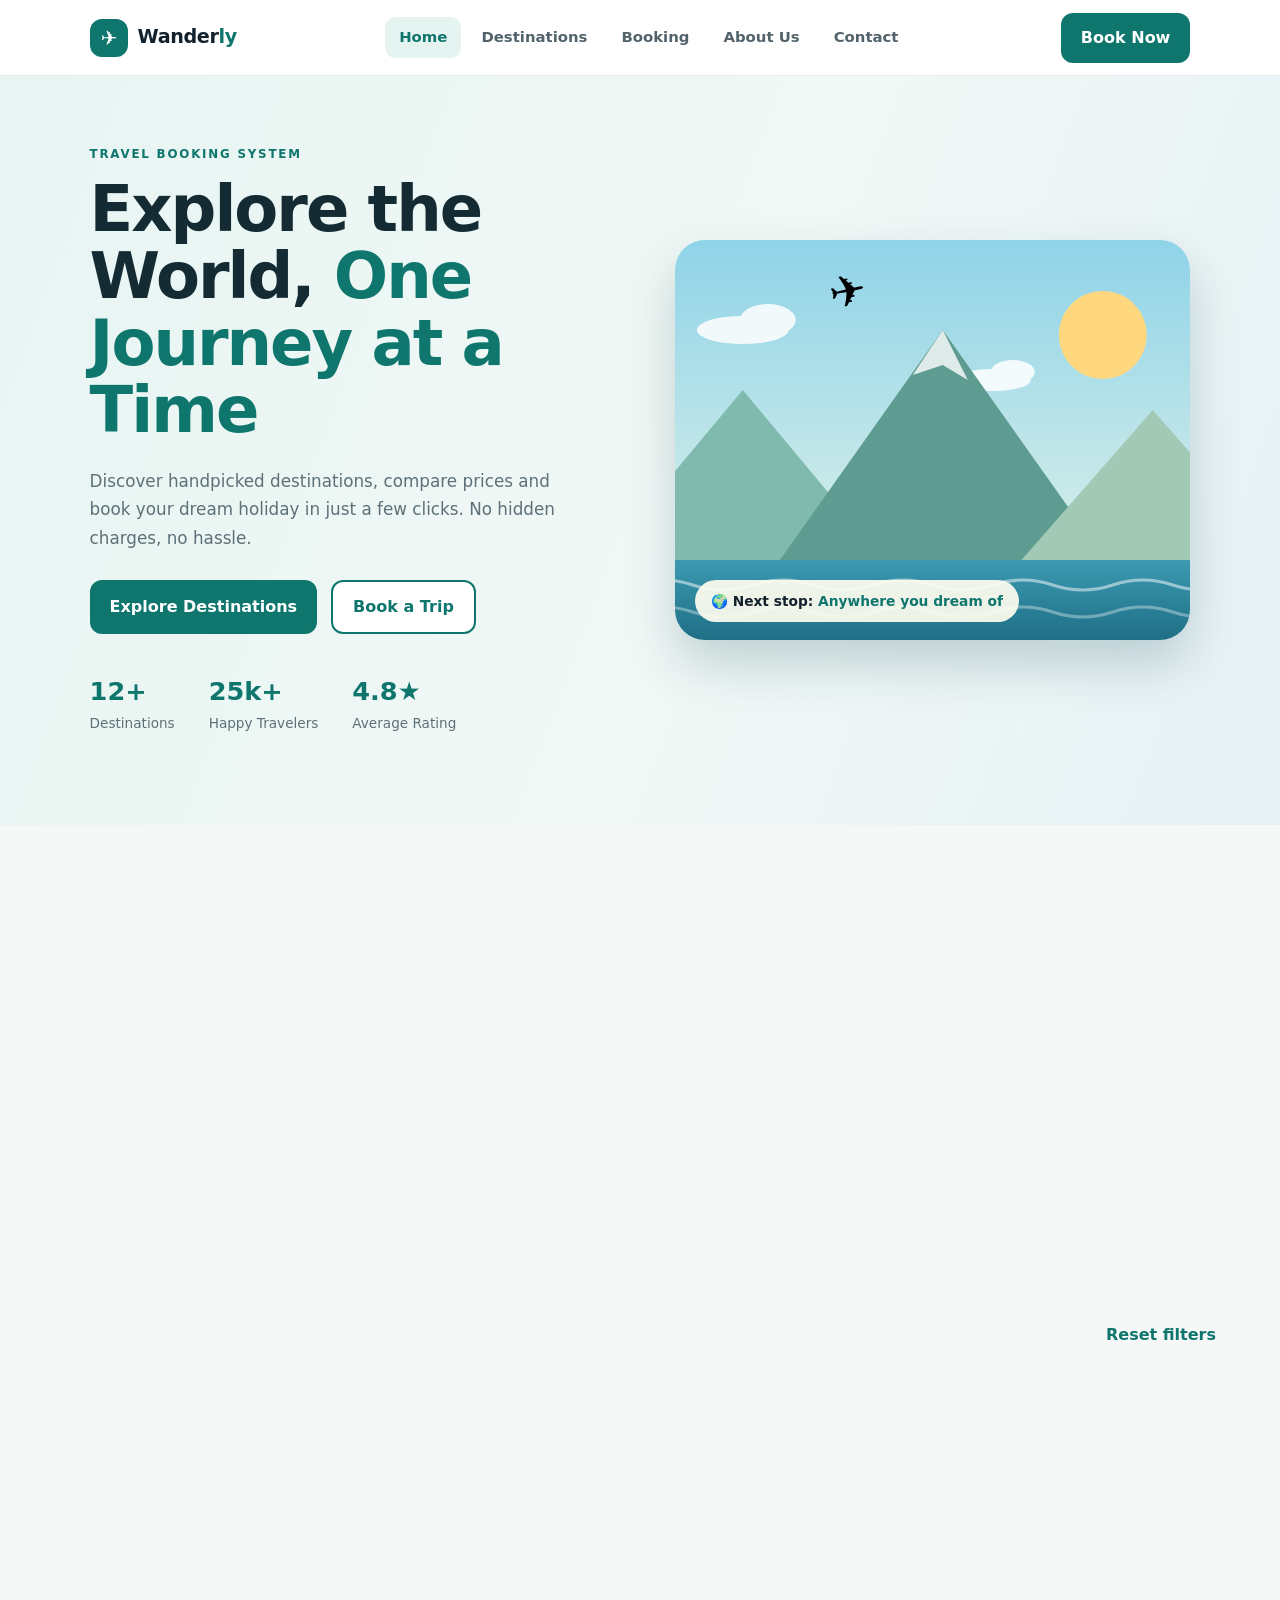
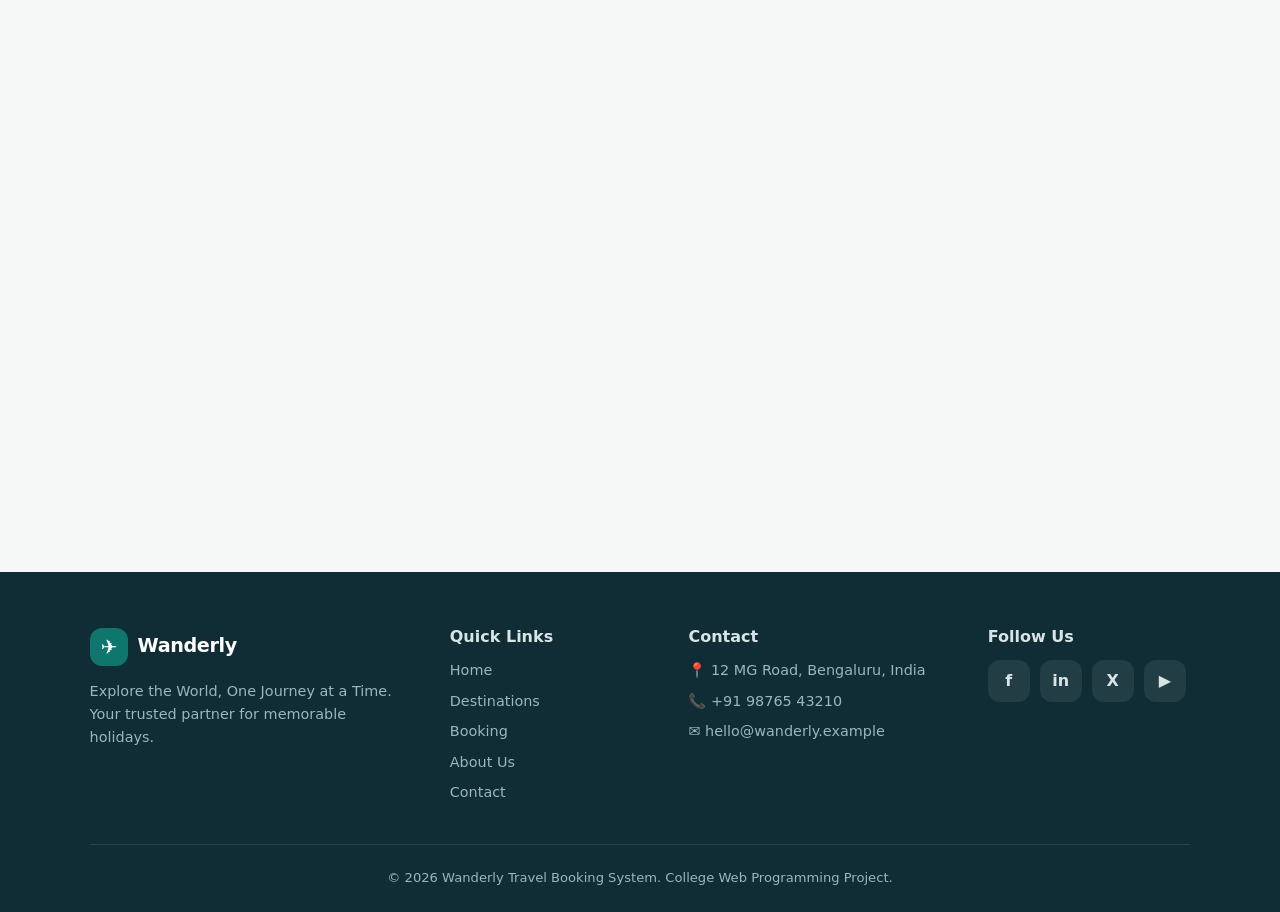
==== index.html @ 49a83877 "Add files via upload" ====
<!DOCTYPE html>
<html lang="en">
<head>
  <meta charset="UTF-8">
  <meta name="viewport" content="width=device-width, initial-scale=1">
  <title>Wanderly Travel Booking | Book Trips to Goa, Manali, Kerala &amp; More</title>
  <meta name="description" content="Wanderly is an easy online travel booking system. Search trips, compare popular destinations like Goa, Manali, Kerala and Jaipur, and book your holiday package in minutes.">
  <meta name="keywords" content="travel booking, online trip booking, holiday packages, India tour packages, Goa trip, Manali trip, Kerala backwaters, cheap travel deals, book tours online">
  <meta name="author" content="Wanderly Travel">
  <meta name="robots" content="index, follow">
  <meta name="theme-color" content="#0f766e">

  <!-- Social sharing tags -->
  <meta property="og:type" content="website">
  <meta property="og:title" content="Wanderly Travel Booking | Explore the World, One Journey at a Time">
  <meta property="og:description" content="Search and book holiday packages to the best destinations in India. Simple, fast and secure.">
  <meta name="twitter:card" content="summary">

  <link rel="icon" href="data:image/svg+xml,%3Csvg xmlns='http://www.w3.org/2000/svg' viewBox='0 0 100 100'%3E%3Crect width='100' height='100' rx='24' fill='%230f766e'/%3E%3Ctext x='50' y='68' font-size='56' text-anchor='middle'%3E%E2%9C%88%EF%B8%8F%3C/text%3E%3C/svg%3E">
  <link rel="stylesheet" href="style.css">
  <script>document.documentElement.classList.add('js');</script>

  <!-- Structured data for search engines -->
  <script type="application/ld+json">
  {
    "@context": "https://schema.org",
    "@type": "TravelAgency",
    "name": "Wanderly Travel Booking",
    "description": "Online travel booking system for holiday packages and trips across India.",
    "telephone": "+91-98765-43210",
    "email": "hello@wanderly.example",
    "address": { "@type": "PostalAddress", "addressLocality": "Bengaluru", "addressRegion": "Karnataka", "addressCountry": "IN" }
  }
  </script>
</head>
<body>
  <a class="skip-link" href="#main">Skip to content</a>

  <!-- ============ NAVIGATION ============ -->
  <header class="topbar" id="top">
    <a href="#home" class="brand" aria-label="Wanderly home">
      <span class="brand-mark" aria-hidden="true">✈</span>
      <span>Wander<span class="brand-accent">ly</span></span>
    </a>
    <nav id="mainNav" aria-label="Main navigation">
      <a href="#home" class="nav-link active">Home</a>
      <a href="#destinations" class="nav-link">Destinations</a>
      <a href="#booking" class="nav-link">Booking</a>
      <a href="#about" class="nav-link">About Us</a>
      <a href="#contact" class="nav-link">Contact</a>
    </nav>
    <div class="nav-actions">
      <a href="#booking" class="nav-cta">Book Now</a>
      <button class="menu-toggle" id="menuToggle" aria-label="Open menu" aria-expanded="false" aria-controls="mainNav">
        <span></span><span></span><span></span>
      </button>
    </div>
  </header>

  <main id="main">
    <!-- ============ HERO ============ -->
    <section class="hero" id="home">
      <div class="hero-text">
        <p class="eyebrow">TRAVEL BOOKING SYSTEM</p>
        <h1>Explore the World, <span>One Journey at a Time</span></h1>
        <p class="hero-copy">Discover handpicked destinations, compare prices and book your dream holiday in just a few clicks. No hidden charges, no hassle.</p>
        <div class="hero-buttons">
          <a href="#destinations" class="primary-btn">Explore Destinations</a>
          <a href="#booking" class="ghost-btn">Book a Trip</a>
        </div>
        <ul class="hero-stats">
          <li><strong>12+</strong><span>Destinations</span></li>
          <li><strong>25k+</strong><span>Happy Travelers</span></li>
          <li><strong>4.8★</strong><span>Average Rating</span></li>
        </ul>
      </div>

      <div class="hero-art" aria-hidden="false">
        <svg class="hero-svg" viewBox="0 0 600 400" preserveAspectRatio="xMidYMid slice" role="img" aria-label="Illustration of mountains, sea and an airplane in the sky">
          <defs>
            <linearGradient id="sky" x1="0" y1="0" x2="0" y2="1">
              <stop offset="0" stop-color="#8fd3e8"/>
              <stop offset="1" stop-color="#eaf6ea"/>
            </linearGradient>
            <linearGradient id="sea" x1="0" y1="0" x2="0" y2="1">
              <stop offset="0" stop-color="#3b9ab0"/>
              <stop offset="1" stop-color="#1f6f86"/>
            </linearGradient>
          </defs>
          <rect width="600" height="400" fill="url(#sky)"/>
          <circle cx="470" cy="95" r="44" fill="#ffd77e"/>
          <g fill="#fff" opacity=".85">
            <ellipse cx="110" cy="90" rx="46" ry="14"/><ellipse cx="135" cy="80" rx="28" ry="16"/>
            <ellipse cx="360" cy="140" rx="38" ry="11"/><ellipse cx="380" cy="132" rx="22" ry="12"/>
          </g>
          <polygon points="-40,330 110,150 260,330" fill="#80b9ad"/>
          <polygon points="140,330 310,90 480,330" fill="#5e9c91"/>
          <polygon points="310,90 280,135 310,125 335,140" fill="#ffffff" opacity=".8"/>
          <polygon points="380,330 520,170 660,330" fill="#a2c9b5"/>
          <rect y="320" width="600" height="80" fill="url(#sea)"/>
          <path d="M0 345 Q30 335 60 345 T120 345 T180 345 T240 345 T300 345 T360 345 T420 345 T480 345 T540 345 T600 345" fill="none" stroke="#ffffff" stroke-opacity=".5" stroke-width="3"/>
          <path d="M0 372 Q30 362 60 372 T120 372 T180 372 T240 372 T300 372 T360 372 T420 372 T480 372 T540 372 T600 372" fill="none" stroke="#ffffff" stroke-opacity=".35" stroke-width="3"/>
          <g class="svg-plane"><text x="200" y="70" font-size="44" transform="rotate(-12 200 70)">✈️</text></g>
        </svg>
        <div class="art-label">🌍 Next stop: <span>Anywhere you dream of</span></div>
      </div>
    </section>

    <!-- ============ SEARCH TRIPS ============ -->
    <section class="search-card reveal" aria-labelledby="searchTitle">
      <div class="section-intro">
        <h2 id="searchTitle">Find Your Perfect Trip</h2>
        <p class="muted">Tell us where you want to go and we will show matching destinations.</p>
      </div>
      <form id="searchForm" class="search-form" novalidate>
        <label class="field">
          <span>From Location</span>
          <input type="text" id="fromLoc" list="cityList" placeholder="e.g. Bengaluru" autocomplete="off" required>
          <small class="error" aria-live="polite"></small>
        </label>
        <label class="field">
          <span>Destination</span>
          <select id="toDest"><option value="">Anywhere</option></select>
          <small class="error" aria-live="polite"></small>
        </label>
        <label class="field">
          <span>Departure Date</span>
          <input type="date" id="departDate" required>
          <small class="error" aria-live="polite"></small>
        </label>
        <label class="field">
          <span>Return Date</span>
          <input type="date" id="returnDate" required>
          <small class="error" aria-live="polite"></small>
        </label>
        <label class="field">
          <span>Travelers</span>
          <select id="travelers"></select>
          <small class="error" aria-live="polite"></small>
        </label>
        <button type="submit" class="primary-btn search-btn">🔍 Search Trips</button>
      </form>
      <datalist id="cityList">
        <option value="Bengaluru"></option><option value="Mumbai"></option><option value="Delhi"></option>
        <option value="Chennai"></option><option value="Hyderabad"></option><option value="Kolkata"></option>
        <option value="Pune"></option><option value="Ahmedabad"></option><option value="Kochi"></option>
        <option value="Jaipur"></option><option value="Lucknow"></option><option value="Chandigarh"></option>
      </datalist>
      <p class="message" id="searchMsg" role="status" aria-live="polite"></p>
    </section>

    <!-- ============ DESTINATIONS ============ -->
    <section class="section destinations" id="destinations" aria-labelledby="destTitle">
      <div class="section-heading reveal">
        <div>
          <p class="eyebrow">POPULAR DESTINATIONS</p>
          <h2 id="destTitle">Top Places to Visit This Season</h2>
        </div>
        <p class="muted">Prices are per person and include stay, breakfast and local sightseeing.</p>
      </div>

      <div class="filter-bar reveal">
        <label class="search-box">
          <span class="sr-only">Search destinations</span>
          <input type="search" id="destSearch" placeholder="🔍 Search by name, state or type (beach, hills...)" autocomplete="off">
        </label>
        <label class="select-wrap">
          <span class="sr-only">Budget</span>
          <select id="budgetFilter">
            <option value="all">Any budget</option>
            <option value="low">Under ₹10,000</option>
            <option value="mid">₹10,000 – ₹20,000</option>
            <option value="high">Above ₹20,000</option>
          </select>
        </label>
        <label class="select-wrap">
          <span class="sr-only">Sort by</span>
          <select id="sortFilter">
            <option value="popular">Sort: Most popular</option>
            <option value="low">Price: Low to High</option>
            <option value="high">Price: High to Low</option>
            <option value="name">Name: A to Z</option>
          </select>
        </label>
      </div>

      <div class="chips reveal" id="catFilters" role="group" aria-label="Filter by category">
        <button type="button" class="chip active" data-cat="all">All</button>
        <button type="button" class="chip" data-cat="Beach">🏖️ Beach</button>
        <button type="button" class="chip" data-cat="Mountain">🏔️ Mountain</button>
        <button type="button" class="chip" data-cat="Heritage">🏰 Heritage</button>
        <button type="button" class="chip" data-cat="Nature">🌿 Nature</button>
        <button type="button" class="chip" data-cat="Adventure">🧗 Adventure</button>
        <button type="button" class="chip" data-cat="Spiritual">🛕 Spiritual</button>
      </div>

      <div class="result-row">
        <p id="resultCount" class="muted" role="status" aria-live="polite"></p>
        <button type="button" class="text-btn" id="resetFilters">Reset filters</button>
      </div>

      <div class="destination-grid" id="destGrid"></div>
      <div class="empty-state" id="emptyState" hidden>
        <p>😕 No destinations match your search.</p>
        <button type="button" class="primary-btn" id="emptyReset">Show all destinations</button>
      </div>
    </section>

    <!-- ============ WHY US ============ -->
    <section class="features reveal" aria-label="Why book with us">
      <div><div class="feature-icon">💰</div><h3>Best Price Guarantee</h3><p>Transparent per-person pricing with no hidden fees. What you see is what you pay.</p></div>
      <div><div class="feature-icon">🛡️</div><h3>Safe &amp; Secure</h3><p>Your details are kept private and your trip is confirmed instantly with a booking ID.</p></div>
      <div><div class="feature-icon">🎧</div><h3>24/7 Support</h3><p>Our travel experts are available around the clock to help before and during your trip.</p></div>
    </section>

    <!-- ============ BOOKING ============ -->
    <section class="section booking" id="booking" aria-labelledby="bookTitle">
      <div class="section-heading reveal">
        <div>
          <p class="eyebrow">BOOK YOUR TRIP</p>
          <h2 id="bookTitle">Reserve Your Seat in 1 Minute</h2>
        </div>
        <p class="muted">Fill in the form below and get an instant booking confirmation.</p>
      </div>

      <div class="booking-layout">
        <form id="bookingForm" class="card form-card reveal" novalidate>
          <div class="form-grid">
            <label class="field">
              <span>Full Name</span>
              <input type="text" id="bName" placeholder="Your full name" autocomplete="name" required>
              <small class="error" aria-live="polite"></small>
            </label>
            <label class="field">
              <span>Email Address</span>
              <input type="email" id="bEmail" placeholder="you@example.com" autocomplete="email" required>
              <small class="error" aria-live="polite"></small>
            </label>
            <label class="field">
              <span>Phone Number</span>
              <input type="tel" id="bPhone" placeholder="+91 98765 43210" autocomplete="tel" required>
              <small class="error" aria-live="polite"></small>
            </label>
            <label class="field">
              <span>Destination</span>
              <select id="bDest" required><option value="">Select a destination</option></select>
              <small class="error" aria-live="polite"></small>
            </label>
            <label class="field">
              <span>Travel Date</span>
              <input type="date" id="bDate" required>
              <small class="error" aria-live="polite"></small>
            </label>
            <label class="field">
              <span>Number of Passengers</span>
              <input type="number" id="bPass" min="1" max="20" value="1" required>
              <small class="error" aria-live="polite"></small>
            </label>
          </div>
          <button type="submit" class="primary-btn full-btn">✅ Confirm Booking</button>
          <p class="small-note">This is a demo project. Bookings are saved only in your own browser and no payment is taken.</p>
        </form>

        <aside class="card summary-card reveal" aria-live="polite">
          <h3>Trip Summary</h3>
          <div id="summaryBox" class="summary-box">
            <p class="muted">Select a destination to see the estimated price.</p>
          </div>
        </aside>
      </div>

      <div class="my-bookings reveal">
        <div class="section-heading small">
          <h3>My Bookings</h3>
          <button type="button" class="text-btn" id="clearBookings">Clear all</button>
        </div>
        <div class="booking-list" id="bookingList"></div>
      </div>
    </section>

    <!-- ============ ABOUT ============ -->
    <section class="section about" id="about" aria-labelledby="aboutTitle">
      <div class="about-grid">
        <div class="reveal">
          <p class="eyebrow">ABOUT US</p>
          <h2 id="aboutTitle">We Make Travel Simple, Affordable and Memorable</h2>
          <p class="about-copy">Wanderly started with one idea: planning a holiday should be as enjoyable as the holiday itself. Our team of travel lovers carefully selects destinations, hotels and activities so you can book with confidence.</p>
          <p class="about-copy">Whether you want a relaxing beach weekend, a mountain adventure or a cultural heritage tour, we have a package that fits your budget and your schedule.</p>
          <ul class="tick-list">
            <li>Handpicked and verified destinations</li>
            <li>Flexible dates and group sizes</li>
            <li>Instant confirmation with a unique booking ID</li>
            <li>Friendly support team ready to help</li>
          </ul>
        </div>
        <div class="stats-grid reveal">
          <div class="stat"><strong data-count="25000" data-suffix="+">0</strong><span>Happy Travelers</span></div>
          <div class="stat"><strong data-count="12" data-suffix="">0</strong><span>Destinations</span></div>
          <div class="stat"><strong data-count="150" data-suffix="+">0</strong><span>Partner Hotels</span></div>
          <div class="stat"><strong data-count="8" data-suffix=" yrs">0</strong><span>Of Experience</span></div>
        </div>
      </div>
    </section>

    <!-- ============ CONTACT ============ -->
    <section class="section contact" id="contact" aria-labelledby="contactTitle">
      <div class="section-heading reveal">
        <div>
          <p class="eyebrow">CONTACT</p>
          <h2 id="contactTitle">We Would Love to Hear from You</h2>
        </div>
        <p class="muted">Questions about a trip? Send us a message and we will reply soon.</p>
      </div>
      <div class="contact-layout">
        <div class="contact-info reveal">
          <div class="info-card"><span class="info-icon">📍</span><div><h3>Our Office</h3><p>12 MG Road, Bengaluru, Karnataka 560001, India</p></div></div>
          <div class="info-card"><span class="info-icon">📞</span><div><h3>Phone</h3><p><a href="tel:+919876543210">+91 98765 43210</a></p></div></div>
          <div class="info-card"><span class="info-icon">✉️</span><div><h3>Email</h3><p><a href="mailto:hello@wanderly.example">hello@wanderly.example</a></p></div></div>
          <div class="info-card"><span class="info-icon">🕘</span><div><h3>Working Hours</h3><p>Mon – Sat: 9:00 AM – 7:00 PM</p></div></div>
        </div>
        <form id="contactForm" class="card form-card reveal" novalidate>
          <label class="field">
            <span>Your Name</span>
            <input type="text" id="cName" placeholder="Your name" autocomplete="name" required>
            <small class="error" aria-live="polite"></small>
          </label>
          <label class="field">
            <span>Email</span>
            <input type="email" id="cEmail" placeholder="you@example.com" autocomplete="email" required>
            <small class="error" aria-live="polite"></small>
          </label>
          <label class="field">
            <span>Subject</span>
            <input type="text" id="cSubject" placeholder="How can we help?" required>
            <small class="error" aria-live="polite"></small>
          </label>
          <label class="field">
            <span>Message</span>
            <textarea id="cMessage" rows="5" placeholder="Write your message here..." required></textarea>
            <small class="error" aria-live="polite"></small>
          </label>
          <button type="submit" class="primary-btn full-btn">Send Message</button>
        </form>
      </div>
    </section>
  </main>

  <!-- ============ FOOTER ============ -->
  <footer class="site-footer">
    <div class="footer-grid">
      <div>
        <a href="#home" class="brand footer-brand"><span class="brand-mark" aria-hidden="true">✈</span><span>Wanderly</span></a>
        <p>Explore the World, One Journey at a Time. Your trusted partner for memorable holidays.</p>
      </div>
      <div>
        <h4>Quick Links</h4>
        <ul>
          <li><a href="#home">Home</a></li>
          <li><a href="#destinations">Destinations</a></li>
          <li><a href="#booking">Booking</a></li>
          <li><a href="#about">About Us</a></li>
          <li><a href="#contact">Contact</a></li>
        </ul>
      </div>
      <div>
        <h4>Contact</h4>
        <ul>
          <li>📍 12 MG Road, Bengaluru, India</li>
          <li>📞 <a href="tel:+919876543210">+91 98765 43210</a></li>
          <li>✉️ <a href="mailto:hello@wanderly.example">hello@wanderly.example</a></li>
        </ul>
      </div>
      <div>
        <h4>Follow Us</h4>
        <div class="socials">
          <a href="https://www.facebook.com" target="_blank" rel="noopener noreferrer" aria-label="Facebook">f</a>
          <a href="https://www.instagram.com" target="_blank" rel="noopener noreferrer" aria-label="Instagram">in</a>
          <a href="https://twitter.com" target="_blank" rel="noopener noreferrer" aria-label="Twitter / X">X</a>
          <a href="https://www.youtube.com" target="_blank" rel="noopener noreferrer" aria-label="YouTube">▶</a>
        </div>
      </div>
    </div>
    <p class="copyright">© <span id="year">2026</span> Wanderly Travel Booking System. College Web Programming Project.</p>
  </footer>

  <!-- ============ CONFIRMATION DIALOG ============ -->
  <dialog id="confirmDialog" aria-labelledby="confirmTitle">
    <button type="button" class="dialog-close" id="closeConfirm" aria-label="Close">×</button>
    <div class="success-icon">✔</div>
    <h2 id="confirmTitle">Booking Confirmed!</h2>
    <div id="confirmBody" class="trip-summary"></div>
    <div class="dialog-actions">
      <button type="button" class="ghost-btn dark" id="printConfirm">🖨 Print</button>
      <button type="button" class="primary-btn" id="doneConfirm">Done</button>
    </div>
  </dialog>

  <button type="button" class="to-top" id="toTop" aria-label="Back to top">↑</button>
  <div class="toast" id="toast" role="status" aria-live="polite"></div>

  <script src="script.js"></script>
</body>
</html>
---- style.css ----
/* ==========================================================
   Wanderly - Travel Booking System
   style.css  (all styling for the website)
   ========================================================== */

:root {
  --teal: #0f766e;
  --teal-dark: #0b5e57;
  --teal-light: #e6f4f1;
  --ink: #12212c;
  --muted: #5d7078;
  --line: #e3ebeb;
  --bg: #f6f8f8;
  --card: #ffffff;
  --accent: #f59e0b;
  --danger: #dc2626;
  --radius: 16px;
  --shadow: 0 10px 30px rgba(18, 51, 61, .08);
  --shadow-lg: 0 18px 40px rgba(18, 51, 61, .16);
}

* { box-sizing: border-box; }
html { scroll-behavior: smooth; scroll-padding-top: 90px; }
body {
  margin: 0;
  font-family: Inter, system-ui, -apple-system, "Segoe UI", Roboto, Arial, sans-serif;
  color: var(--ink);
  background: var(--bg);
  line-height: 1.5;
  -webkit-font-smoothing: antialiased;
}
a { color: inherit; text-decoration: none; }
img, svg { max-width: 100%; display: block; }
h1, h2, h3, h4 { line-height: 1.15; }
.muted { color: var(--muted); }
.sr-only {
  position: absolute; width: 1px; height: 1px; padding: 0; margin: -1px;
  overflow: hidden; clip: rect(0,0,0,0); white-space: nowrap; border: 0;
}
.skip-link {
  position: absolute; left: -999px; top: 8px; background: var(--teal); color: #fff;
  padding: 10px 14px; border-radius: 8px; z-index: 100;
}
.skip-link:focus { left: 8px; }
:focus-visible { outline: 3px solid #14b8a6; outline-offset: 2px; }
[hidden] { display: none !important; }

/* ---------- Buttons ---------- */
.nav-cta, .primary-btn, .ghost-btn {
  border: 0; border-radius: 12px; padding: 13px 20px; font: inherit; font-weight: 700;
  cursor: pointer; display: inline-flex; align-items: center; justify-content: center;
  gap: 10px; transition: .2s;
}
.nav-cta, .primary-btn { background: var(--teal); color: #fff; }
.nav-cta:hover, .primary-btn:hover { background: var(--teal-dark); transform: translateY(-2px); box-shadow: 0 8px 18px rgba(15,118,110,.3); }
.ghost-btn { background: #fff; color: var(--teal); border: 2px solid var(--teal); }
.ghost-btn:hover { background: var(--teal-light); transform: translateY(-2px); }
.ghost-btn.dark { color: var(--ink); border-color: var(--line); }
.text-btn { border: 0; background: none; color: var(--teal); font: inherit; font-weight: 700; cursor: pointer; padding: 6px 0; }
.text-btn:hover { text-decoration: underline; }
.full-btn { width: 100%; margin-top: 6px; }

/* ---------- Navigation ---------- */
.topbar {
  height: 76px; padding: 0 7%; display: flex; align-items: center; justify-content: space-between;
  background: rgba(255,255,255,.95); backdrop-filter: blur(8px);
  border-bottom: 1px solid var(--line); position: sticky; top: 0; z-index: 50;
}
.brand { display: flex; align-items: center; gap: 10px; font-size: 1.2rem; font-weight: 800; letter-spacing: -.4px; }
.brand-mark { width: 38px; height: 38px; border-radius: 12px; background: var(--teal); color: #fff; display: grid; place-items: center; font-size: 20px; }
.brand-accent { color: var(--teal); }
.topbar nav { display: flex; gap: 6px; }
.nav-link { padding: 9px 14px; border-radius: 10px; color: #52636c; font-size: .93rem; font-weight: 600; transition: .2s; }
.nav-link:hover { color: var(--teal); background: var(--teal-light); }
.nav-link.active { color: var(--teal); background: var(--teal-light); }
.nav-actions { display: flex; align-items: center; gap: 12px; }
.menu-toggle { display: none; width: 44px; height: 44px; border: 1px solid var(--line); background: #fff; border-radius: 12px; cursor: pointer; padding: 0; flex-direction: column; align-items: center; justify-content: center; gap: 5px; }
.menu-toggle span { width: 20px; height: 2px; background: var(--ink); border-radius: 2px; transition: .25s; }
.menu-toggle.open span:nth-child(1) { transform: translateY(7px) rotate(45deg); }
.menu-toggle.open span:nth-child(2) { opacity: 0; }
.menu-toggle.open span:nth-child(3) { transform: translateY(-7px) rotate(-45deg); }

/* ---------- Hero ---------- */
.hero {
  min-height: 560px; background: linear-gradient(110deg, #e7f5f2 0%, #f1f8f6 55%, #e6f1f5 100%);
  padding: 70px 7% 90px; display: grid; grid-template-columns: 1.05fr 1fr; align-items: center; gap: 44px; overflow: hidden;
}
.eyebrow { font-size: .74rem; letter-spacing: 1.8px; font-weight: 800; color: var(--teal); margin: 0 0 12px; }
.hero h1 { font-size: clamp(2.3rem, 5vw, 4.2rem); line-height: 1.05; letter-spacing: -2px; margin: 0; color: #142b34; }
.hero h1 span { color: var(--teal); }
.hero-copy { color: var(--muted); max-width: 480px; line-height: 1.7; margin: 22px 0 28px; font-size: 1.05rem; }
.hero-buttons { display: flex; gap: 14px; flex-wrap: wrap; }
.hero-stats { list-style: none; display: flex; gap: 34px; padding: 0; margin: 38px 0 0; flex-wrap: wrap; }
.hero-stats strong { display: block; font-size: 1.6rem; color: var(--teal); }
.hero-stats span { color: var(--muted); font-size: .85rem; }
.hero-art { height: 400px; position: relative; border-radius: 30px; overflow: hidden; box-shadow: 0 24px 50px rgba(22,79,93,.22); }
.hero-svg { width: 100%; height: 100%; }
.svg-plane { animation: fly 6s ease-in-out infinite; }
@keyframes fly { 0%,100% { transform: translate(0,0); } 50% { transform: translate(60px,-12px); } }
.art-label { position: absolute; bottom: 18px; left: 20px; background: rgba(255,253,240,.92); padding: 11px 16px; border-radius: 30px; font-weight: 700; font-size: .86rem; }
.art-label span { color: var(--teal); }

/* ---------- Search card ---------- */
.search-card {
  margin: -56px auto 70px; width: min(1180px, 90%); background: #fff; border-radius: 22px;
  padding: 30px; position: relative; z-index: 5; box-shadow: var(--shadow-lg);
}
.section-intro h2, .section-heading h2, .about h2 { font-size: 1.9rem; letter-spacing: -.7px; margin: 0 0 6px; }
.section-intro p { margin: 0; }
.search-form { display: grid; grid-template-columns: 1.1fr 1.1fr 1fr 1fr .8fr auto; gap: 12px; align-items: start; margin-top: 22px; }
.field { display: flex; flex-direction: column; gap: 7px; margin: 0 0 14px; }
.field > span { font-size: .82rem; font-weight: 700; color: #455a63; }
.field input, .field select, .field textarea {
  width: 100%; border: 1px solid #d7e1e1; border-radius: 10px; background: #fff; padding: 0 13px;
  font: inherit; color: #20343b; outline: none; transition: .2s;
}
.field input, .field select { height: 48px; }
.field textarea { padding: 12px 13px; resize: vertical; min-height: 120px; }
.field input:focus, .field select:focus, .field textarea:focus { border-color: var(--teal); box-shadow: 0 0 0 3px rgba(15,118,110,.15); }
.field.invalid input, .field.invalid select, .field.invalid textarea { border-color: var(--danger); }
.error { color: var(--danger); font-size: .78rem; min-height: 0; }
.search-form .field { margin: 0; }
.search-btn { height: 48px; white-space: nowrap; margin-top: 27px; }
.message { margin: 14px 0 0; color: var(--teal); font-weight: 600; font-size: .92rem; min-height: 20px; }
.message.bad { color: var(--danger); }

/* ---------- Sections ---------- */
.section { width: min(1180px, 90%); margin: 0 auto; padding: 0 0 80px; }
.section-heading { display: flex; justify-content: space-between; align-items: end; margin-bottom: 26px; gap: 20px; }
.section-heading > p { color: var(--muted); margin: 0; max-width: 380px; }
.section-heading.small h3 { margin: 0; font-size: 1.3rem; }
.section-heading.small { margin-bottom: 14px; align-items: center; }

/* ---------- Filters ---------- */
.filter-bar { display: grid; grid-template-columns: 1fr auto auto; gap: 12px; margin-bottom: 16px; }
.filter-bar input, .filter-bar select {
  height: 48px; border: 1px solid #d7e1e1; border-radius: 12px; background: #fff; padding: 0 14px;
  font: inherit; color: #20343b; width: 100%; outline: none;
}
.filter-bar input:focus, .filter-bar select:focus { border-color: var(--teal); box-shadow: 0 0 0 3px rgba(15,118,110,.15); }
.chips { display: flex; flex-wrap: wrap; gap: 10px; margin-bottom: 14px; }
.chip { border: 1px solid #d7e1e1; background: #fff; border-radius: 999px; padding: 9px 16px; font: inherit; font-size: .88rem; font-weight: 600; color: #455a63; cursor: pointer; transition: .2s; }
.chip:hover { border-color: var(--teal); color: var(--teal); }
.chip.active { background: var(--teal); color: #fff; border-color: var(--teal); }
.result-row { display: flex; justify-content: space-between; align-items: center; margin-bottom: 16px; }
.result-row p { margin: 0; font-size: .92rem; }

/* ---------- Destination cards ---------- */
.destination-grid { display: grid; grid-template-columns: repeat(4, 1fr); gap: 22px; }
.destination-card {
  background: #fff; border: 1px solid #e8eeee; border-radius: 18px; overflow: hidden;
  box-shadow: 0 8px 24px rgba(21,51,59,.06); transition: .25s; display: flex; flex-direction: column;
  animation: pop .45s ease both;
}
@keyframes pop { from { opacity: 0; transform: translateY(14px); } to { opacity: 1; transform: none; } }
.destination-card:hover { transform: translateY(-6px); box-shadow: var(--shadow-lg); }
.dest-image { height: 160px; display: grid; place-items: center; font-size: 4.2rem; position: relative; overflow: hidden; }
.dest-image::after { content: ""; position: absolute; inset: 0; background: linear-gradient(135deg, rgba(255,255,255,.18), rgba(0,0,0,.06)); }
.dest-emoji { position: relative; z-index: 1; transition: transform .35s; }
.destination-card:hover .dest-emoji { transform: scale(1.18) rotate(-4deg); }
.badge { position: absolute; z-index: 2; top: 12px; left: 12px; background: rgba(255,255,255,.92); color: var(--teal); font-size: .72rem; font-weight: 800; padding: 5px 10px; border-radius: 999px; }
.rating { position: absolute; z-index: 2; top: 12px; right: 12px; background: rgba(16,44,53,.8); color: #fff; font-size: .75rem; font-weight: 700; padding: 5px 10px; border-radius: 999px; }
.dest-info { padding: 18px; display: flex; flex-direction: column; flex: 1; }
.dest-info h3 { margin: 0 0 4px; font-size: 1.15rem; }
.dest-state { margin: 0; color: #71828a; font-size: .85rem; }
.dest-tag { margin: 10px 0 0; color: var(--muted); font-size: .88rem; flex: 1; }
.dest-meta { display: flex; justify-content: space-between; align-items: end; margin-top: 16px; gap: 8px; }
.price { font-size: 1.3rem; font-weight: 800; color: var(--teal); line-height: 1; }
.price small { display: block; color: #71828a; font-weight: 500; font-size: .72rem; margin-top: 4px; }
.duration { color: var(--muted); font-size: .8rem; font-weight: 600; }
.book-btn { margin-top: 14px; width: 100%; padding: 11px 14px; }

.empty-state { padding: 34px; background: #fff; border: 1px dashed #c4d5d5; border-radius: 14px; color: #71828a; text-align: center; }
.empty-state p { margin: 0 0 14px; font-size: 1.05rem; }

/* ---------- Features ---------- */
.features { margin: 0 auto 80px; width: min(1180px, 90%); background: var(--teal-light); border-radius: 22px; padding: 30px; display: grid; grid-template-columns: repeat(3, 1fr); gap: 24px; }
.features > div { padding: 8px 15px; }
.feature-icon { font-size: 2rem; }
.features h3 { margin: 10px 0 6px; }
.features p { margin: 0; color: #5b7077; line-height: 1.6; font-size: .93rem; }

/* ---------- Cards & booking ---------- */
.card { background: #fff; border: 1px solid var(--line); border-radius: 20px; box-shadow: var(--shadow); }
.form-card { padding: 28px; }
.form-grid { display: grid; grid-template-columns: 1fr 1fr; gap: 6px 18px; }
.booking-layout { display: grid; grid-template-columns: 1.7fr 1fr; gap: 24px; align-items: start; }
.summary-card { padding: 26px; position: sticky; top: 96px; }
.summary-card h3 { margin: 0 0 14px; }
.summary-box .row { display: flex; justify-content: space-between; padding: 10px 0; border-bottom: 1px dashed var(--line); font-size: .93rem; gap: 12px; }
.summary-box .row span:first-child { color: var(--muted); }
.summary-box .row span:last-child { font-weight: 700; text-align: right; }
.summary-box .total { border-bottom: 0; font-size: 1.1rem; }
.summary-box .total span:last-child { color: var(--teal); font-size: 1.3rem; }
.small-note { font-size: .78rem; color: #71828a; line-height: 1.5; margin: 14px 0 0; }
.my-bookings { margin-top: 44px; }
.booking-list { display: grid; gap: 12px; }
.booking-item { background: #fff; border: 1px solid #e5eeee; border-radius: 14px; padding: 18px; display: flex; justify-content: space-between; gap: 20px; align-items: center; animation: pop .4s ease both; }
.booking-item h4 { margin: 0 0 6px; font-size: 1.05rem; }
.booking-item p { margin: 3px 0; color: #64777f; font-size: .9rem; }
.booking-id { color: var(--teal); font-weight: 800; font-size: .82rem; }
.cancel-btn { color: var(--danger); }

/* ---------- About ---------- */
.about-grid { display: grid; grid-template-columns: 1.2fr 1fr; gap: 50px; align-items: center; }
.about-copy { color: var(--muted); line-height: 1.75; margin: 14px 0 0; }
.tick-list { list-style: none; padding: 0; margin: 20px 0 0; display: grid; gap: 10px; }
.tick-list li { position: relative; padding-left: 30px; font-weight: 600; }
.tick-list li::before { content: "✓"; position: absolute; left: 0; top: 0; width: 22px; height: 22px; background: var(--teal); color: #fff; border-radius: 50%; display: grid; place-items: center; font-size: .75rem; }
.stats-grid { display: grid; grid-template-columns: 1fr 1fr; gap: 16px; }
.stat { background: #fff; border: 1px solid var(--line); border-radius: 18px; padding: 26px 18px; text-align: center; box-shadow: var(--shadow); }
.stat strong { display: block; font-size: 2rem; color: var(--teal); }
.stat span { color: var(--muted); font-size: .9rem; }

/* ---------- Contact ---------- */
.contact-layout { display: grid; grid-template-columns: 1fr 1.2fr; gap: 24px; align-items: start; }
.contact-info { display: grid; gap: 14px; }
.info-card { display: flex; gap: 16px; align-items: center; background: #fff; border: 1px solid var(--line); border-radius: 16px; padding: 18px; box-shadow: var(--shadow); }
.info-icon { width: 48px; height: 48px; flex: none; display: grid; place-items: center; background: var(--teal-light); border-radius: 14px; font-size: 1.3rem; }
.info-card h3 { margin: 0 0 3px; font-size: 1rem; }
.info-card p { margin: 0; color: var(--muted); font-size: .92rem; }
.info-card a:hover { color: var(--teal); }

/* ---------- Footer ---------- */
.site-footer { background: #102c35; color: #d8e5e7; padding: 56px 7% 24px; }
.footer-grid { display: grid; grid-template-columns: 1.6fr 1fr 1.3fr 1fr; gap: 36px; max-width: 1180px; margin: 0 auto; }
.site-footer h4 { margin: 0 0 14px; font-size: 1rem; }
.site-footer p { color: #9eb5bb; font-size: .9rem; line-height: 1.6; margin: 14px 0 0; }
.site-footer ul { list-style: none; padding: 0; margin: 0; display: grid; gap: 9px; color: #9eb5bb; font-size: .9rem; }
.site-footer a:hover { color: #fff; }
.footer-brand { color: #fff; }
.socials { display: flex; gap: 10px; }
.socials a { width: 42px; height: 42px; border-radius: 12px; background: rgba(255,255,255,.08); display: grid; place-items: center; font-weight: 800; transition: .2s; }
.socials a:hover { background: var(--teal); transform: translateY(-3px); }
.site-footer .copyright { text-align: center; border-top: 1px solid rgba(255,255,255,.1); margin: 40px auto 0; padding-top: 22px; max-width: 1180px; font-size: .82rem; }

/* ---------- Dialog ---------- */
dialog { width: min(480px, calc(100% - 28px)); border: 0; border-radius: 22px; padding: 30px; box-shadow: 0 25px 80px rgba(0,0,0,.35); color: #132b34; }
dialog::backdrop { background: rgba(11,36,45,.8); backdrop-filter: blur(3px); }
dialog[open] { animation: pop .3s ease; }
dialog h2 { margin: 0 0 16px; text-align: center; }
.dialog-close { position: absolute; right: 16px; top: 10px; border: 0; background: none; font-size: 2rem; cursor: pointer; color: #71828a; line-height: 1; }
.success-icon { width: 64px; height: 64px; border-radius: 50%; background: var(--teal); color: #fff; font-size: 2rem; display: grid; place-items: center; margin: 0 auto 14px; }
.trip-summary { background: var(--teal-light); padding: 16px; border-radius: 14px; margin-bottom: 18px; line-height: 1.6; font-size: .93rem; }
.trip-summary .row { display: flex; justify-content: space-between; gap: 12px; padding: 4px 0; }
.trip-summary .row span:first-child { color: var(--muted); }
.trip-summary .row span:last-child { font-weight: 700; text-align: right; word-break: break-word; }
.dialog-actions { display: flex; gap: 12px; }
.dialog-actions > * { flex: 1; }

/* ---------- Toast & back-to-top ---------- */
.toast { position: fixed; bottom: 24px; left: 50%; transform: translate(-50%, 20px); background: #102c35; color: #fff; padding: 13px 20px; border-radius: 12px; opacity: 0; pointer-events: none; transition: .3s; z-index: 200; max-width: 90%; text-align: center; box-shadow: var(--shadow-lg); }
.toast.show { opacity: 1; transform: translate(-50%, 0); }
.to-top { position: fixed; right: 20px; bottom: 24px; width: 46px; height: 46px; border-radius: 50%; border: 0; background: var(--teal); color: #fff; font-size: 1.3rem; cursor: pointer; opacity: 0; pointer-events: none; transition: .3s; z-index: 40; box-shadow: var(--shadow-lg); }
.to-top.show { opacity: 1; pointer-events: auto; }
.to-top:hover { background: var(--teal-dark); }

/* ---------- Scroll reveal ---------- */
.js .reveal { opacity: 0; transform: translateY(24px); transition: opacity .7s ease, transform .7s ease; }
.js .reveal.visible { opacity: 1; transform: none; }

/* ---------- Responsive ---------- */
@media (max-width: 1100px) {
  .destination-grid { grid-template-columns: repeat(3, 1fr); }
  .search-form { grid-template-columns: 1fr 1fr 1fr; }
  .search-btn { grid-column: span 3; margin-top: 0; }
}
@media (max-width: 900px) {
  .topbar { padding: 0 5%; }
  .menu-toggle { display: flex; }
  .topbar nav {
    position: absolute; top: 76px; left: 0; right: 0; background: #fff; flex-direction: column;
    padding: 12px 5% 18px; border-bottom: 1px solid var(--line); box-shadow: var(--shadow);
    display: none; gap: 4px;
  }
  .topbar nav.open { display: flex; }
  .nav-link { padding: 13px 14px; }
  .hero { grid-template-columns: 1fr; padding: 50px 6% 90px; gap: 34px; }
  .hero-art { height: 300px; }
  .destination-grid { grid-template-columns: repeat(2, 1fr); }
  .booking-layout, .about-grid, .contact-layout { grid-template-columns: 1fr; }
  .summary-card { position: static; }
  .footer-grid { grid-template-columns: 1fr 1fr; }
  .features { grid-template-columns: 1fr; }
}
@media (max-width: 600px) {
  .topbar { height: 66px; }
  .topbar nav { top: 66px; }
  .nav-cta { display: none; }
  .brand { font-size: 1.05rem; }
  .brand-mark { width: 34px; height: 34px; }
  .hero h1 { letter-spacing: -1.2px; }
  .hero-stats { gap: 22px; }
  .hero-art { height: 240px; }
  .search-card { margin-top: -50px; padding: 20px; }
  .search-form { grid-template-columns: 1fr 1fr; gap: 10px; }
  .search-form .field:nth-child(1), .search-form .field:nth-child(2) { grid-column: span 2; }
  .search-btn { grid-column: span 2; }
  .section-intro h2, .section-heading h2, .about h2 { font-size: 1.5rem; }
  .section-heading { flex-direction: column; align-items: flex-start; gap: 8px; }
  .filter-bar { grid-template-columns: 1fr 1fr; }
  .filter-bar .search-box { grid-column: span 2; }
  .destination-grid { gap: 12px; }
  .dest-image { height: 120px; font-size: 3rem; }
  .dest-info { padding: 13px; }
  .dest-info h3 { font-size: 1rem; }
  .dest-tag { display: none; }
  .price { font-size: 1.1rem; }
  .form-grid { grid-template-columns: 1fr; }
  .form-card { padding: 20px; }
  .booking-item { flex-direction: column; align-items: flex-start; }
  .footer-grid { grid-template-columns: 1fr; }
  dialog { padding: 24px 20px; }
  .dialog-actions { flex-direction: column; }
}
@media (max-width: 380px) {
  .destination-grid { grid-template-columns: 1fr; }
}
@media (prefers-reduced-motion: reduce) {
  * { animation: none !important; transition: none !important; scroll-behavior: auto !important; }
  .js .reveal { opacity: 1; transform: none; }
}
@media print {
  body * { visibility: hidden; }
  dialog, dialog * { visibility: visible; }
  dialog { position: absolute; left: 0; top: 0; box-shadow: none; }
  .dialog-actions, .dialog-close { display: none; }
}
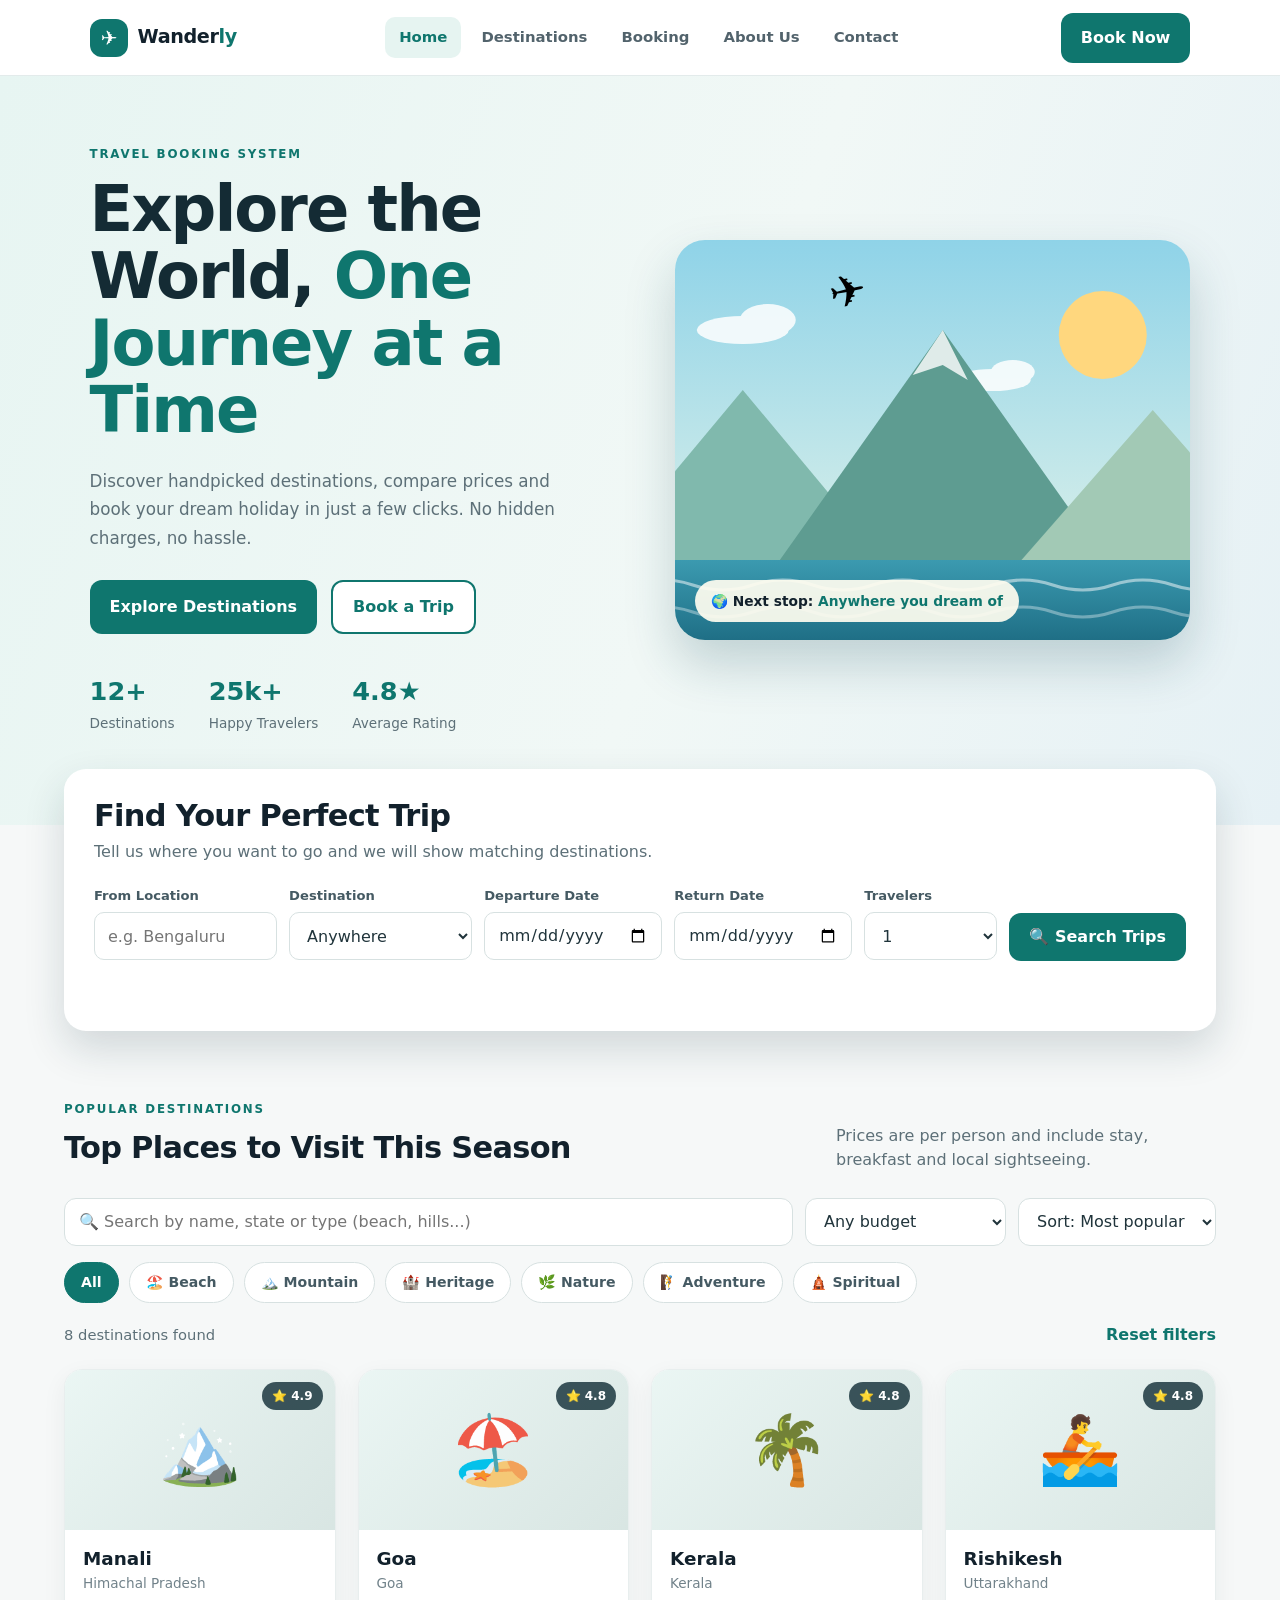
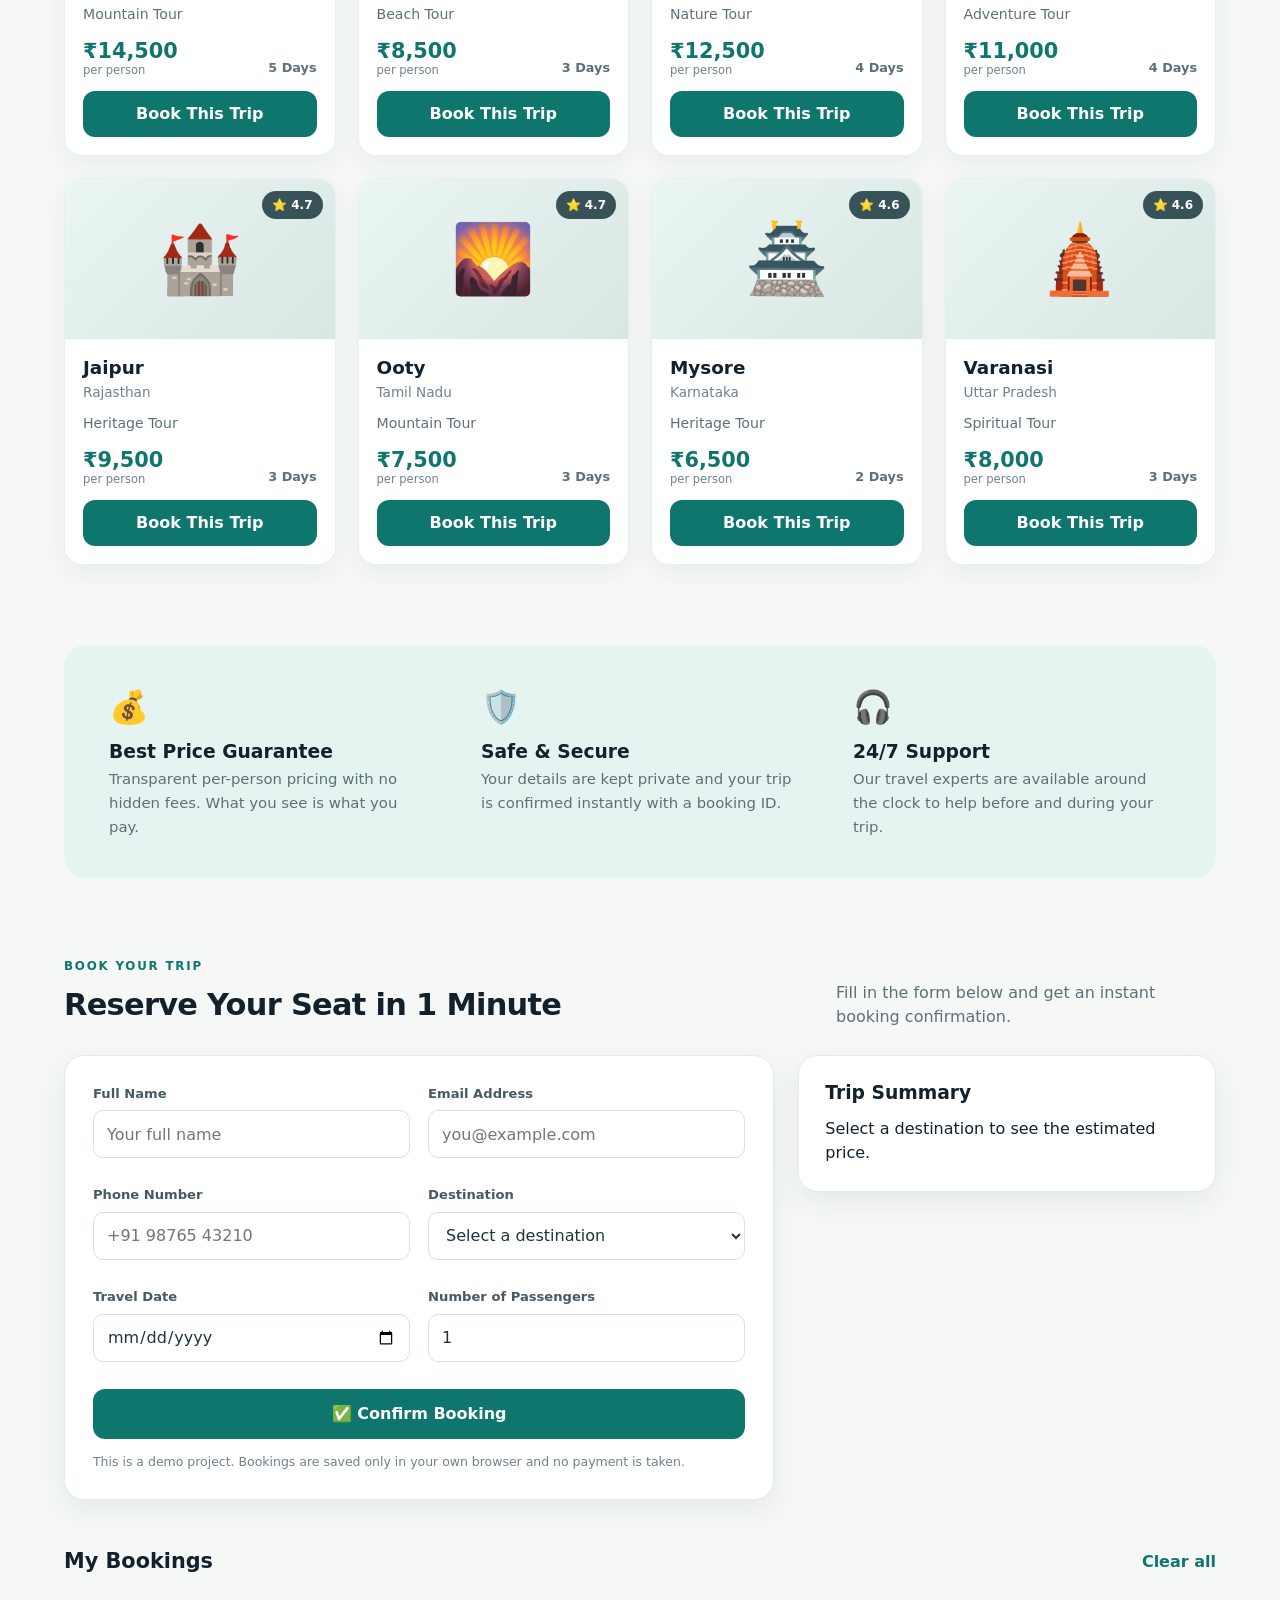
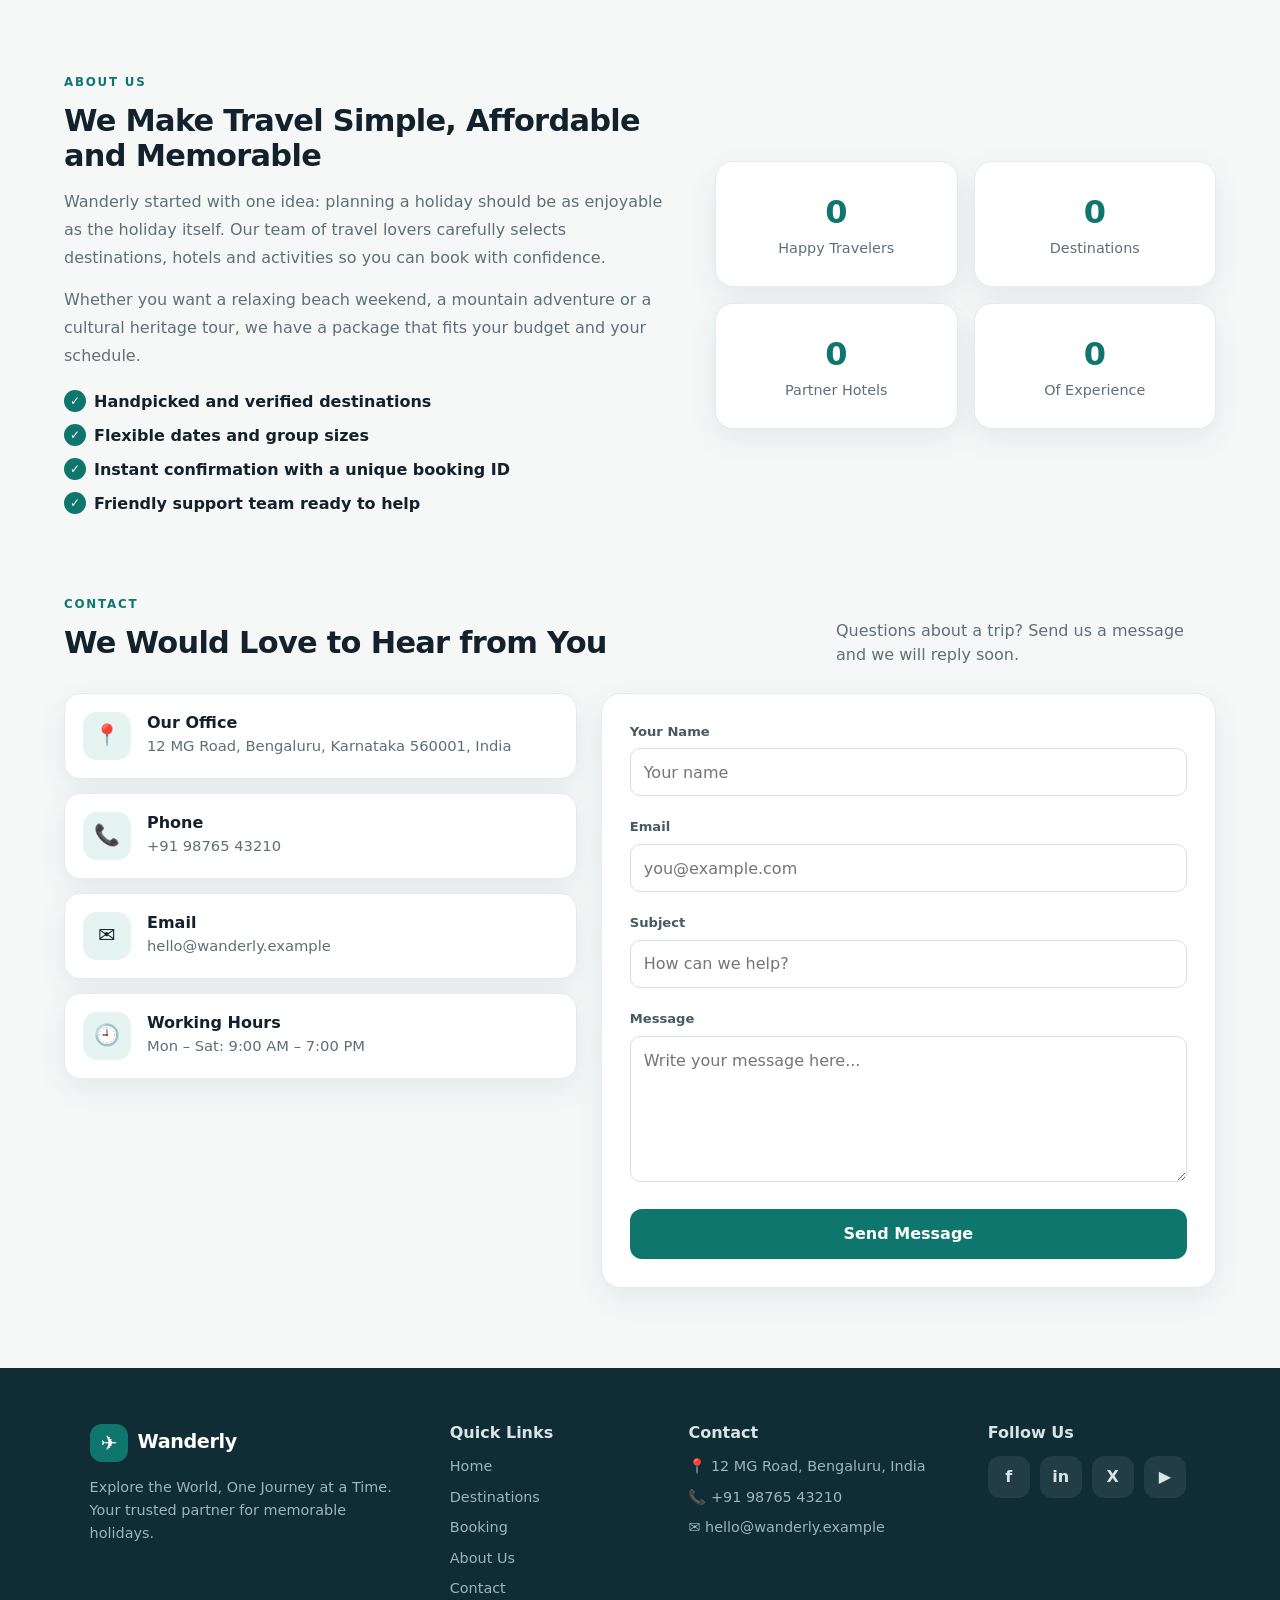
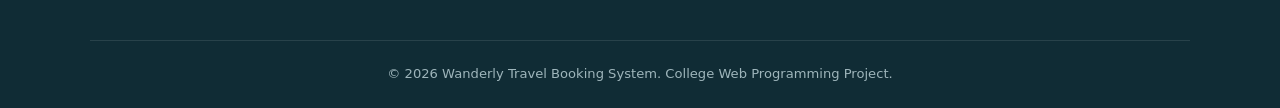
==== commit 5428a51f: "Update index.html" ====
--- a/index.html
+++ b/index.html
@@ -18,8 +18,7 @@
 
   <link rel="icon" href="data:image/svg+xml,%3Csvg xmlns='http://www.w3.org/2000/svg' viewBox='0 0 100 100'%3E%3Crect width='100' height='100' rx='24' fill='%230f766e'/%3E%3Ctext x='50' y='68' font-size='56' text-anchor='middle'%3E%E2%9C%88%EF%B8%8F%3C/text%3E%3C/svg%3E">
   <link rel="stylesheet" href="style.css">
-  <script>document.documentElement.classList.add('js');</script>
-
+  
   <!-- Structured data for search engines -->
   <script type="application/ld+json">
   {
